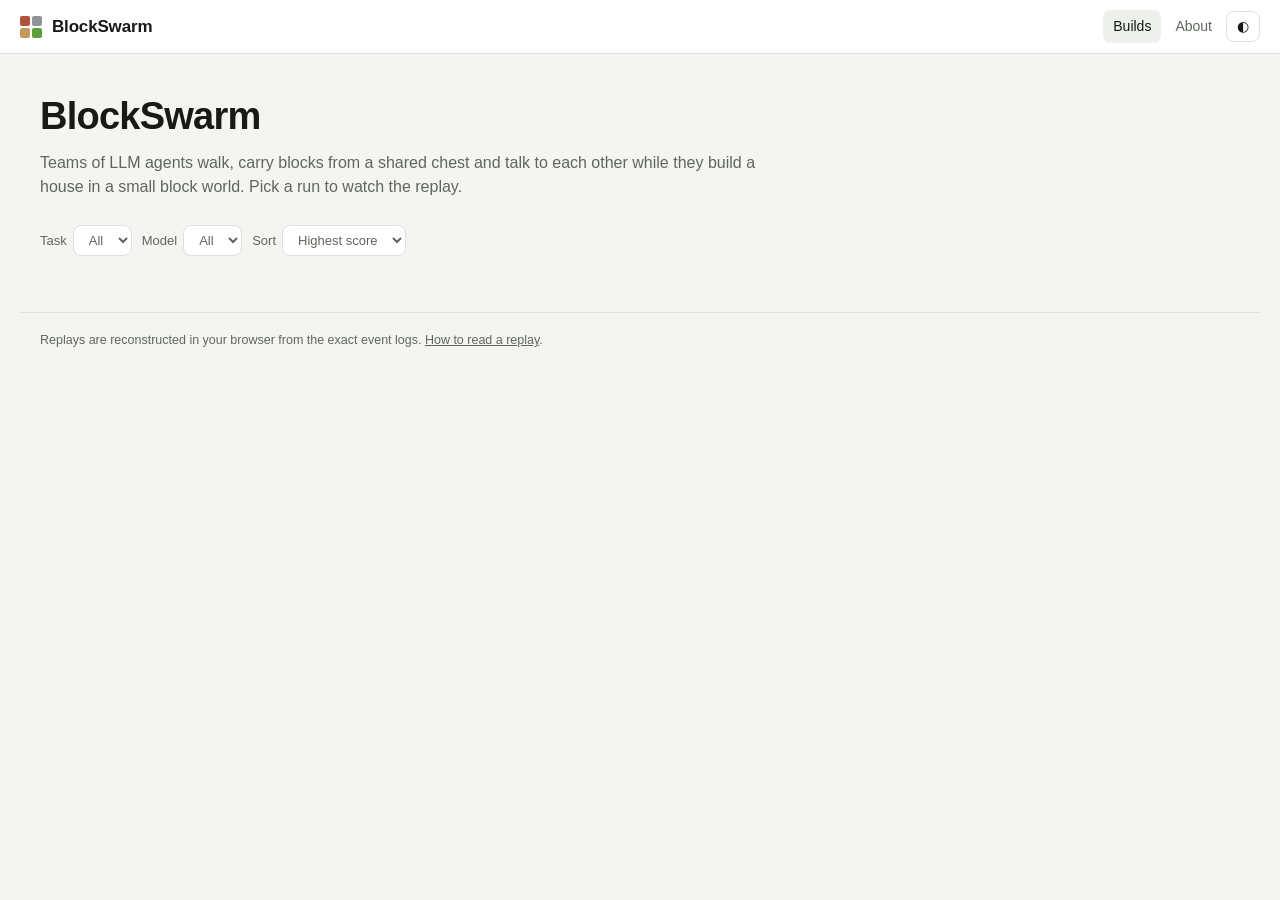
==== site_src/index.html @ f9d7028a "Add static gallery site and export script Co-Authored-By: Claude Opus 5.5 <noreply@anthropic.com>" ====
<!doctype html>
<html lang="en">
<head>
<meta charset="utf-8">
<meta name="viewport" content="width=device-width, initial-scale=1">
<title>BlockSwarm Builds</title>
<meta name="description" content="Replays of LLM agents with bodies building a house together in a shared block world.">
<link rel="icon" href="img/favicon.svg" type="image/svg+xml">
<link rel="stylesheet" href="css/site.css">
</head>
<body>
<header class="topbar">
  <a class="brand" href="./"><span class="logo" aria-hidden="true"><i></i><i></i><i></i><i></i></span><span id="siteTitle">BlockSwarm</span></a>
  <nav>
    <a href="./" aria-current="page">Builds</a>
    <a href="about.html">About</a>
    <button id="themeBtn" class="icon" type="button">◐</button>
  </nav>
</header>

<main>
  <section class="hero">
    <h1 id="heroTitle">BlockSwarm</h1>
    <p id="heroSub">Teams of LLM agents walk, carry blocks from a shared chest and talk to each other while they build a house in a small block world. Pick a run to watch the replay.</p>
  </section>

  <div class="toolbar" role="search">
    <label>Task <select id="fTask"><option value="">All</option></select></label>
    <label>Model <select id="fModel"><option value="">All</option></select></label>
    <label>Sort <select id="fSort">
      <option value="score">Highest score</option>
      <option value="date">Newest</option>
      <option value="duration">Longest</option>
      <option value="duration-asc">Shortest</option>
    </select></label>
    <span class="count" id="count" aria-live="polite"></span>
  </div>

  <div class="grid" id="grid"></div>
  <div class="empty" id="empty" hidden></div>
</main>

<footer class="site">
  <span id="footGen"></span> Replays are reconstructed in your browser from the exact event logs. <a href="about.html">How to read a replay</a>.
</footer>

<script type="module" src="js/gallery.js"></script>
</body>
</html>
---- site_src/css/site.css ----
/* BlockSwarm public site — shared styles (gallery, replay, about). */
:root {
  --bg: #f4f5f2;
  --surface: #ffffff;
  --surface-2: #eef0ec;
  --border: #dde1da;
  --text: #171a16;
  --muted: #5f675c;
  --accent: #3f8a2c;
  --accent-text: #ffffff;
  --accent-soft: #e3f0dc;
  --danger: #c4372b;
  --warn: #a8640a;
  --priv: #7a4fd6;
  --priv-soft: #efe9fb;
  --shadow: 0 1px 2px rgba(20, 30, 15, .06), 0 4px 16px rgba(20, 30, 15, .06);
  --shadow-lg: 0 10px 40px rgba(20, 30, 15, .18);
  --thumb-top: #a9d4f5;
  --thumb-bot: #e6f3fb;
  --radius: 12px;
  --mono: ui-monospace, "SF Mono", Menlo, Consolas, monospace;
  color-scheme: light;
}
@media (prefers-color-scheme: dark) {
  :root:not([data-theme="light"]) {
    --bg: #0e100f;
    --surface: #171a18;
    --surface-2: #1f2320;
    --border: #2c312d;
    --text: #e7ebe5;
    --muted: #8d978a;
    --accent: #7cc560;
    --accent-text: #0e140b;
    --accent-soft: #1f2f1a;
    --danger: #ff7b6e;
    --warn: #f0b04b;
    --priv: #b39cff;
    --priv-soft: #2a2340;
    --shadow: 0 1px 2px rgba(0, 0, 0, .4), 0 4px 16px rgba(0, 0, 0, .25);
    --shadow-lg: 0 10px 40px rgba(0, 0, 0, .55);
    --thumb-top: #1d2b44;
    --thumb-bot: #33445e;
    color-scheme: dark;
  }
}
:root[data-theme="dark"] {
  --bg: #0e100f;
  --surface: #171a18;
  --surface-2: #1f2320;
  --border: #2c312d;
  --text: #e7ebe5;
  --muted: #8d978a;
  --accent: #7cc560;
  --accent-text: #0e140b;
  --accent-soft: #1f2f1a;
  --danger: #ff7b6e;
  --warn: #f0b04b;
  --priv: #b39cff;
  --priv-soft: #2a2340;
  --shadow: 0 1px 2px rgba(0, 0, 0, .4), 0 4px 16px rgba(0, 0, 0, .25);
  --shadow-lg: 0 10px 40px rgba(0, 0, 0, .55);
  --thumb-top: #1d2b44;
  --thumb-bot: #33445e;
  color-scheme: dark;
}

* { box-sizing: border-box; }
html, body { margin: 0; }
body {
  background: var(--bg); color: var(--text);
  font: 14px/1.5 -apple-system, BlinkMacSystemFont, "Segoe UI", Roboto, "Helvetica Neue", Arial, sans-serif;
  -webkit-font-smoothing: antialiased;
}
a { color: inherit; }
button, select, input { font: inherit; color: inherit; }
button, select {
  background: var(--surface); border: 1px solid var(--border); border-radius: 8px;
  padding: 6px 11px; cursor: pointer; line-height: 1.2;
}
button:hover, select:hover { border-color: var(--accent); }
button:focus-visible, select:focus-visible, a:focus-visible, canvas:focus-visible { outline: 2px solid var(--accent); outline-offset: 2px; }
button.primary { background: var(--accent); color: var(--accent-text); border-color: var(--accent); font-weight: 600; }
button.icon { padding: 6px 9px; min-width: 34px; }
button[aria-pressed="true"] { background: var(--accent-soft); border-color: var(--accent); }
.muted { color: var(--muted); }
.mono { font-family: var(--mono); }
.sr-only { position: absolute; width: 1px; height: 1px; overflow: hidden; clip: rect(0 0 0 0); white-space: nowrap; }

/* ---------- top bar ---------- */
.topbar {
  display: flex; align-items: center; gap: 16px; padding: 10px 20px;
  border-bottom: 1px solid var(--border); background: var(--surface);
  position: sticky; top: 0; z-index: 20;
}
.brand { display: flex; align-items: center; gap: 10px; text-decoration: none; font-weight: 750; font-size: 17px; letter-spacing: -.01em; }
.logo { width: 22px; height: 22px; display: grid; grid-template-columns: 1fr 1fr; gap: 2px; }
.logo i { border-radius: 2px; }
.logo i:nth-child(1) { background: #b0533c; } .logo i:nth-child(2) { background: #8f9499; }
.logo i:nth-child(3) { background: #c49a5a; } .logo i:nth-child(4) { background: #5e9e3c; }
.topbar nav { display: flex; gap: 4px; margin-left: auto; align-items: center; }
.topbar nav a { text-decoration: none; padding: 6px 10px; border-radius: 8px; color: var(--muted); }
.topbar nav a:hover, .topbar nav a[aria-current="page"] { color: var(--text); background: var(--surface-2); }

/* ---------- gallery ---------- */
.hero { max-width: 1240px; margin: 0 auto; padding: 34px 20px 8px; }
.hero h1 { margin: 0 0 6px; font-size: clamp(26px, 4vw, 38px); letter-spacing: -.02em; }
.hero p { margin: 0; color: var(--muted); font-size: 16px; max-width: 760px; }
.toolbar { max-width: 1240px; margin: 18px auto 0; padding: 0 20px; display: flex; gap: 10px; flex-wrap: wrap; align-items: center; }
.toolbar label { display: flex; align-items: center; gap: 6px; color: var(--muted); font-size: 13px; }
.toolbar .count { margin-left: auto; color: var(--muted); font-size: 13px; }
.grid {
  max-width: 1240px; margin: 16px auto 40px; padding: 0 20px;
  display: grid; gap: 18px; grid-template-columns: repeat(auto-fill, minmax(280px, 1fr));
}
.ep-card {
  display: flex; flex-direction: column; background: var(--surface); border: 1px solid var(--border);
  border-radius: var(--radius); overflow: hidden; text-decoration: none; box-shadow: var(--shadow);
  transition: transform .15s ease, box-shadow .15s ease, border-color .15s ease;
}
.ep-card:hover { transform: translateY(-2px); box-shadow: var(--shadow-lg); border-color: var(--accent); }
.thumb { position: relative; aspect-ratio: 4 / 3; background: linear-gradient(var(--thumb-top), var(--thumb-bot)); }
.thumb canvas { position: absolute; inset: 0; width: 100%; height: 100%; image-rendering: pixelated; }
.thumb .score {
  position: absolute; top: 10px; right: 10px; font-weight: 750; font-variant-numeric: tabular-nums;
  padding: 3px 9px; border-radius: 999px; font-size: 13px; color: #fff; box-shadow: 0 1px 4px rgba(0,0,0,.25);
}
.thumb .kind { position: absolute; top: 10px; left: 10px; font-size: 11px; font-weight: 600; letter-spacing: .04em; text-transform: uppercase;
  padding: 2px 8px; border-radius: 999px; background: rgba(0,0,0,.42); color: #fff; }
.score.s4 { background: #2f8f3a; } .score.s3 { background: #6a9a1e; } .score.s2 { background: #c08a12; }
.score.s1 { background: #c5582a; } .score.s0 { background: #8a8f96; }
.ep-body { padding: 12px 14px 14px; display: flex; flex-direction: column; gap: 8px; flex: 1; }
.ep-title { font-weight: 650; font-size: 15px; line-height: 1.3; overflow-wrap: anywhere; }
.ep-meta { display: flex; flex-wrap: wrap; gap: 4px 12px; font-size: 12.5px; color: var(--muted); }
.chips { display: flex; flex-wrap: wrap; gap: 5px; }
.chip { display: inline-flex; align-items: center; gap: 5px; background: var(--surface-2); border-radius: 999px; padding: 2px 9px; font-size: 12px; white-space: nowrap; }
.chip.ok { background: var(--accent-soft); }
.chip.no { opacity: .65; }
.chip.model { font-family: var(--mono); font-size: 11.5px; }
.empty { max-width: 640px; margin: 50px auto; padding: 26px 30px; background: var(--surface); border: 1px solid var(--border); border-radius: var(--radius); text-align: center; }
.empty code { background: var(--surface-2); padding: 2px 6px; border-radius: 4px; font-size: 13px; }
footer.site { max-width: 1240px; margin: 0 auto; padding: 18px 20px 40px; color: var(--muted); font-size: 12.5px; border-top: 1px solid var(--border); }

/* ---------- about ---------- */
.prose { max-width: 760px; margin: 0 auto; padding: 30px 20px 60px; font-size: 15.5px; line-height: 1.65; }
.prose h1 { font-size: 32px; letter-spacing: -.02em; margin: 0 0 8px; }
.prose h2 { font-size: 20px; margin: 32px 0 6px; }
.prose code { background: var(--surface-2); padding: 1px 5px; border-radius: 4px; font-size: 13.5px; }
.prose .todo { background: #f5c54233; border: 1px dashed var(--warn); padding: 10px 14px; border-radius: 8px; }
.prose table { border-collapse: collapse; width: 100%; font-size: 14px; }
.prose td, .prose th { border-bottom: 1px solid var(--border); padding: 6px 8px; text-align: left; vertical-align: top; }

/* ---------- replay page ---------- */
body.replay { height: 100vh; height: 100dvh; display: flex; flex-direction: column; overflow: hidden; }
body.replay .topbar { position: relative; padding: 8px 16px; gap: 12px; }
.ep-head { display: flex; align-items: center; gap: 10px; min-width: 0; }
.ep-head .back { text-decoration: none; color: var(--muted); white-space: nowrap; }
.ep-head .back:hover { color: var(--text); }
.ep-head h1 { font-size: 15px; margin: 0; white-space: nowrap; overflow: hidden; text-overflow: ellipsis; min-width: 0; }
.livescore { font-variant-numeric: tabular-nums; font-weight: 700; padding: 3px 10px; border-radius: 999px; color: #fff; font-size: 13px; white-space: nowrap; }
.layout { flex: 1; min-height: 0; display: grid; grid-template-columns: minmax(0, 1fr) 380px; }
.stage { position: relative; min-height: 0; min-width: 0; display: flex; flex-direction: column; }
.scene { position: relative; flex: 1; min-height: 0; overflow: hidden; background: linear-gradient(#8ec5f0, #d9eefb); }
.scene canvas.gl { display: block; width: 100%; height: 100%; touch-action: none; }
.overlay { position: absolute; z-index: 5; }
.glass-card {
  background: color-mix(in srgb, var(--surface) 86%, transparent); border: 1px solid var(--border);
  border-radius: 10px; box-shadow: var(--shadow); backdrop-filter: blur(8px); -webkit-backdrop-filter: blur(8px);
}
.brief { top: 12px; left: 12px; max-width: min(420px, 60%); padding: 8px 12px; font-size: 13px; }
.brief summary { cursor: pointer; font-weight: 600; list-style: none; display: flex; gap: 8px; align-items: center; }
.brief summary::-webkit-details-marker { display: none; }
.brief summary::after { content: "▾"; color: var(--muted); margin-left: auto; }
.brief[open] summary::after { content: "▴"; }
.brief .txt { margin-top: 6px; color: var(--text); white-space: pre-wrap; }
.brief .facts { margin-top: 6px; display: flex; flex-wrap: wrap; gap: 4px; }
.viewbtns { top: 12px; right: 12px; display: flex; gap: 6px; flex-wrap: wrap; justify-content: flex-end; max-width: 50%; }
.viewbtns button { background: color-mix(in srgb, var(--surface) 88%, transparent); backdrop-filter: blur(6px); font-size: 12.5px; padding: 5px 10px; }
.viewbtns button[aria-pressed="true"] { background: var(--accent); color: var(--accent-text); border-color: var(--accent); }
.bubble-layer { position: absolute; inset: 0; pointer-events: none; z-index: 4; overflow: hidden; }
.say {
  position: absolute; transform: translate(-50%, -100%); max-width: 220px; padding: 5px 9px; border-radius: 9px;
  background: rgba(255, 255, 255, .95); color: #1a1a1a; font-size: 12px; line-height: 1.35; box-shadow: 0 2px 8px rgba(0,0,0,.2);
  border-left: 3px solid var(--c); transition: opacity .25s;
}
.say.priv { background: rgba(245, 240, 255, .95); border-left-style: dashed; }
.say::after { content: ""; position: absolute; left: 50%; bottom: -5px; transform: translateX(-50%); border: 5px solid transparent; border-bottom: 0; border-top-color: rgba(255,255,255,.95); }
.say .to { font-size: 10.5px; color: #6b4fc8; font-weight: 600; display: block; }
.loading { position: absolute; inset: 0; display: flex; align-items: center; justify-content: center; z-index: 8; font-size: 15px; color: #234; }
.loading.err { color: var(--danger); background: var(--bg); padding: 30px; text-align: center; white-space: pre-wrap; }

/* transport */
.transport { border-top: 1px solid var(--border); background: var(--surface); padding: 8px 14px 10px; display: flex; flex-direction: column; gap: 6px; }
.transport .row { display: flex; align-items: center; gap: 8px; flex-wrap: wrap; }
.transport .time { font-variant-numeric: tabular-nums; font-family: var(--mono); font-size: 12.5px; color: var(--muted); min-width: 120px; }
.transport .spacer { flex: 1; }
.speed { display: inline-flex; border: 1px solid var(--border); border-radius: 8px; overflow: hidden; }
.speed button { border: 0; border-radius: 0; padding: 5px 8px; font-size: 12px; font-variant-numeric: tabular-nums; background: transparent; }
.speed button[aria-pressed="true"] { background: var(--accent); color: var(--accent-text); }
#play { min-width: 76px; }
.strip-wrap { position: relative; }
#strip { display: block; width: 100%; cursor: pointer; touch-action: none; border-radius: 6px; }
.strip-tip { position: absolute; bottom: 100%; margin-bottom: 4px; transform: translateX(-50%); display: none; pointer-events: none;
  background: var(--surface); border: 1px solid var(--border); border-radius: 6px; box-shadow: var(--shadow); padding: 3px 8px; font-size: 12px; white-space: nowrap; z-index: 6; max-width: 360px; overflow: hidden; text-overflow: ellipsis; }
.toast { position: fixed; bottom: 24px; left: 50%; transform: translateX(-50%); background: var(--text); color: var(--bg); padding: 8px 14px; border-radius: 8px; font-size: 13px; z-index: 50; opacity: 0; transition: opacity .2s; pointer-events: none; }
.toast.show { opacity: 1; }

/* side panel */
.side { border-left: 1px solid var(--border); background: var(--surface); display: flex; flex-direction: column; min-height: 0; }
.side h2 { font-size: 11.5px; text-transform: uppercase; letter-spacing: .07em; color: var(--muted); margin: 0; font-weight: 650; display: flex; align-items: center; gap: 8px; }
.side h2 label { margin-left: auto; text-transform: none; letter-spacing: 0; font-weight: 500; display: flex; align-items: center; gap: 4px; cursor: pointer; font-size: 12px; }
.panel-sec { padding: 10px 14px; border-bottom: 1px solid var(--border); }
.agents-row { display: flex; flex-wrap: wrap; gap: 6px; margin-top: 6px; }
.agent-pill { display: inline-flex; align-items: center; gap: 6px; padding: 3px 9px 3px 4px; border-radius: 999px; background: var(--surface-2); font-size: 12.5px; }
.agent-pill .sw { width: 16px; height: 16px; border-radius: 4px; background: var(--c); box-shadow: inset 0 -3px 0 rgba(0,0,0,.25); }
.agent-pill .hold { color: var(--muted); font-size: 11.5px; font-variant-numeric: tabular-nums; }
.agent-pill .state { font-size: 10.5px; color: var(--c); font-weight: 650; }
.chat-sec { flex: 1; min-height: 0; display: flex; flex-direction: column; padding-bottom: 0; }
#chat { flex: 1; min-height: 120px; overflow-y: auto; margin: 8px -14px 0; padding: 0 14px 12px; }
.msg { margin: 8px 0; cursor: pointer; }
.msg .hd { font-size: 11.5px; color: var(--muted); display: flex; gap: 6px; align-items: baseline; }
.msg .who { font-weight: 650; color: var(--c); }
.msg .body { margin-top: 2px; padding: 7px 10px; border-radius: 10px; background: var(--surface-2); white-space: pre-wrap; overflow-wrap: anywhere; font-size: 13.5px; border-left: 3px solid var(--c); }
.msg.priv .body { background: var(--priv-soft); border-left-style: dashed; }
.msg .tag { font-size: 10.5px; padding: 0 6px; border-radius: 999px; background: var(--priv-soft); color: var(--priv); font-weight: 600; }
.msg.note .body { background: transparent; border: 1px dashed var(--border); border-left: 3px dashed var(--c); font-style: italic; color: var(--muted); }
.msg.latest .body { box-shadow: 0 0 0 2px color-mix(in srgb, var(--c) 45%, transparent); }
.msg:hover .body { filter: brightness(.97); }
.chat-empty { color: var(--muted); font-size: 13px; padding: 14px 0; }
.ticker-sec { max-height: 230px; display: flex; flex-direction: column; }
#ticker { list-style: none; margin: 6px 0 0; padding: 0; overflow: hidden; font-size: 12.5px; }
#ticker li { display: flex; gap: 7px; align-items: center; padding: 2px 0; white-space: nowrap; overflow: hidden; text-overflow: ellipsis; cursor: pointer; }
#ticker li .t { font-family: var(--mono); color: var(--muted); font-size: 11px; min-width: 44px; }
#ticker li .dot { width: 8px; height: 8px; border-radius: 2px; background: var(--c); flex: none; }
#ticker li .tx { overflow: hidden; text-overflow: ellipsis; }
#ticker li.fail { opacity: .55; }
#ticker li.fail .tx::after { content: " · failed"; color: var(--danger); }
#ticker li:first-child { font-weight: 600; }
.blk { display: inline-block; width: 11px; height: 11px; border-radius: 2px; vertical-align: -1px; image-rendering: pixelated; background-size: cover; box-shadow: inset 0 0 0 1px rgba(0,0,0,.2); }

/* results */
.results { position: absolute; inset: 0; z-index: 10; display: none; align-items: center; justify-content: center; padding: 16px; background: rgba(10, 14, 10, .35); }
.results.show { display: flex; }
.results .card { width: min(560px, 100%); max-height: 100%; overflow: auto; background: var(--surface); border: 1px solid var(--border); border-radius: 16px; box-shadow: var(--shadow-lg); padding: 20px 22px; }
.results h2 { margin: 0; font-size: 20px; }
.results .big { display: flex; align-items: center; gap: 14px; margin: 12px 0 14px; }
.results .big .v { font-size: 40px; font-weight: 800; font-variant-numeric: tabular-nums; letter-spacing: -.02em; }
.results table { width: 100%; border-collapse: collapse; font-size: 13.5px; font-variant-numeric: tabular-nums; }
.results th { text-align: left; font-weight: 600; color: var(--muted); font-size: 12px; }
.results td, .results th { padding: 5px 6px; border-bottom: 1px solid var(--border); }
.results td.n, .results th.n { text-align: right; }
.results .pts { color: var(--muted); text-align: right; white-space: nowrap; }
.results .actions { display: flex; gap: 8px; justify-content: flex-end; margin-top: 14px; flex-wrap: wrap; }
.results h3 { margin: 16px 0 4px; font-size: 13px; text-transform: uppercase; letter-spacing: .06em; color: var(--muted); }
.kbd-help { position: absolute; bottom: 12px; left: 12px; padding: 10px 14px; font-size: 12.5px; display: none; }
.kbd-help.show { display: block; }
.kbd-help kbd { font-family: var(--mono); background: var(--surface-2); border: 1px solid var(--border); border-radius: 4px; padding: 0 5px; font-size: 11.5px; }
.kbd-help table td { padding: 1px 8px 1px 0; }

@media (max-width: 900px) {
  body.replay { height: auto; overflow: auto; }
  .layout { grid-template-columns: 1fr; }
  .scene { height: 62vh; height: 62svh; flex: none; }
  .side { border-left: 0; border-top: 1px solid var(--border); }
  #chat { max-height: 55vh; }
  .brief { max-width: calc(100% - 24px); }
  .viewbtns { top: auto; bottom: 12px; right: 12px; max-width: 70%; }
  .kbd-hint { display: none; }
  .topbar nav .hide-sm { display: none; }
}
@media (max-width: 520px) {
  .hide-xs { display: none; }
  .topbar { padding: 8px 12px; gap: 8px; }
  .hero { padding: 22px 16px 4px; }
  .toolbar, .grid { padding: 0 16px; }
  .transport { padding: 8px 10px; }
  .speed button { padding: 5px 6px; }
}
@media (prefers-reduced-motion: reduce) {
  .ep-card, .say, .toast { transition: none; }
}
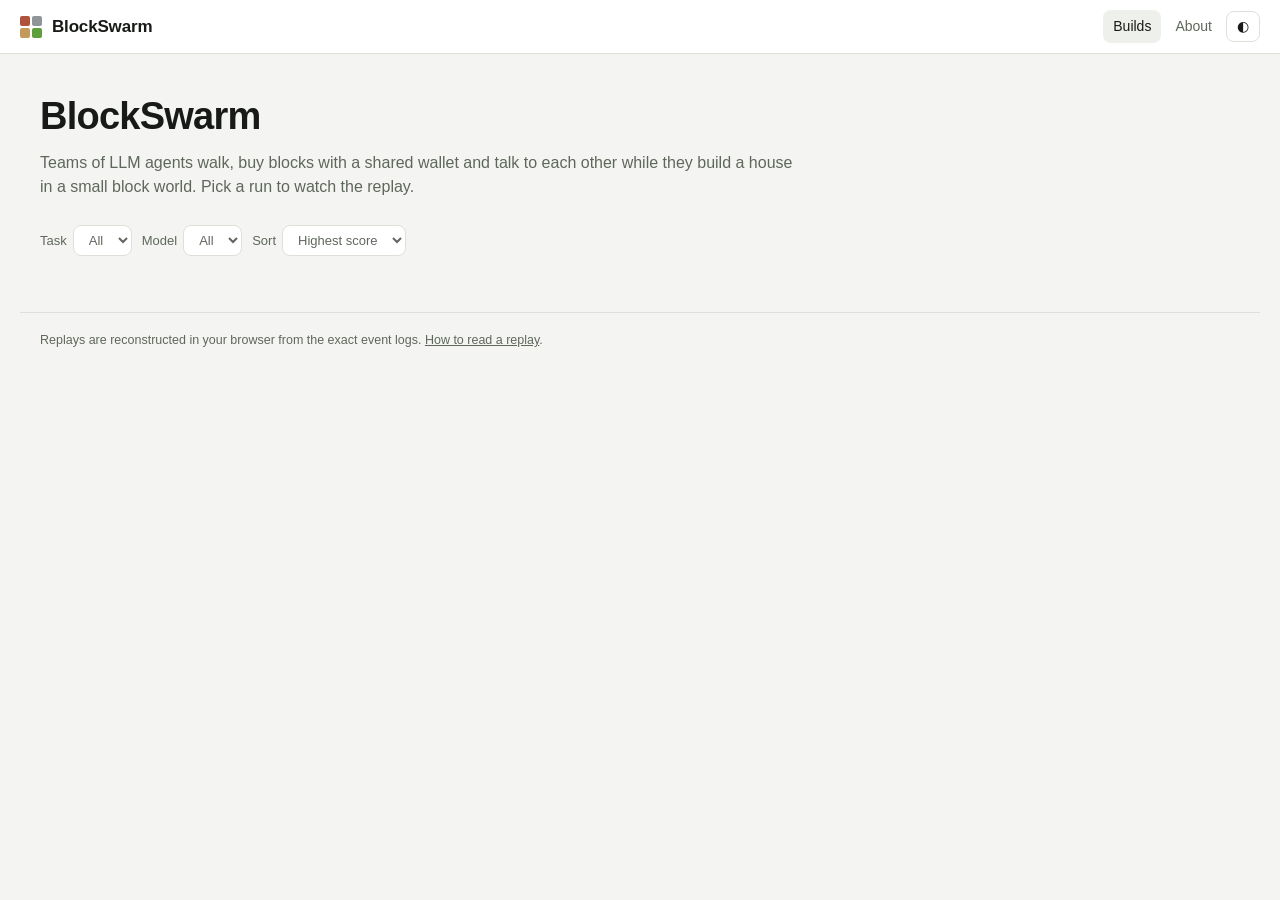
==== commit 627a7279: "v4: shop with shared wallet and 131 Minecraft items, no grader, competitive deployment incentive Co-" ====
--- a/site_src/index.html
+++ b/site_src/index.html
@@ -21,7 +21,7 @@
 <main>
   <section class="hero">
     <h1 id="heroTitle">BlockSwarm</h1>
-    <p id="heroSub">Teams of LLM agents walk, carry blocks from a shared chest and talk to each other while they build a house in a small block world. Pick a run to watch the replay.</p>
+    <p id="heroSub">Teams of LLM agents walk, buy blocks with a shared wallet and talk to each other while they build a house in a small block world. Pick a run to watch the replay.</p>
   </section>
 
   <div class="toolbar" role="search">
--- a/site_src/css/site.css
+++ b/site_src/css/site.css
@@ -215,6 +215,8 @@
 .agent-pill .hold { color: var(--muted); font-size: 11.5px; font-variant-numeric: tabular-nums; }
 .agent-pill .state { font-size: 10.5px; color: var(--c); font-weight: 650; }
 .chat-sec { flex: 1; min-height: 0; display: flex; flex-direction: column; padding-bottom: 0; }
+.side:has(.v4sec:not([hidden])) { overflow-y: auto; }
+.side:has(.v4sec:not([hidden])) .chat-sec { min-height: 190px; }
 #chat { flex: 1; min-height: 120px; overflow-y: auto; margin: 8px -14px 0; padding: 0 14px 12px; }
 .msg { margin: 8px 0; cursor: pointer; }
 .msg .hd { font-size: 11.5px; color: var(--muted); display: flex; gap: 6px; align-items: baseline; }
@@ -237,6 +239,28 @@
 #ticker li:first-child { font-weight: 600; }
 .blk { display: inline-block; width: 11px; height: 11px; border-radius: 2px; vertical-align: -1px; image-rendering: pixelated; background-size: cover; box-shadow: inset 0 0 0 1px rgba(0,0,0,.2); }
 
+/* v4: shared wallet + leaderboard */
+.wallet-row { display: flex; align-items: baseline; gap: 8px; margin-top: 6px; font-variant-numeric: tabular-nums; }
+.wallet-row .v { font-size: 20px; font-weight: 750; }
+.wallet-bar { height: 7px; border-radius: 4px; background: var(--surface-2); overflow: hidden; margin: 4px 0 2px; }
+.wallet-bar > i { display: block; height: 100%; background: #d9a514; border-radius: 4px; transition: width .2s; }
+.wallet-bar.low > i { background: var(--danger); }
+.board { list-style: none; margin: 6px 0 0; padding: 0; font-size: 12.5px; font-variant-numeric: tabular-nums; }
+.board li { display: grid; grid-template-columns: 22px minmax(70px, auto) 1fr 30px; gap: 6px; align-items: center; padding: 2px 0; }
+.board .rk { color: var(--muted); text-align: right; font-size: 11.5px; }
+.board .who { display: flex; align-items: center; gap: 5px; white-space: nowrap; overflow: hidden; }
+.board .who i { width: 10px; height: 10px; border-radius: 3px; background: var(--c); flex: none; }
+.board .bar { height: 6px; border-radius: 3px; background: var(--surface-2); overflow: hidden; }
+.board .bar > i { display: block; height: 100%; background: var(--c); }
+.board .n { text-align: right; font-weight: 650; }
+.dep { display: inline-block; font-size: 10.5px; font-weight: 700; padding: 0 7px; border-radius: 999px; background: var(--accent-soft); color: var(--accent); border: 1px solid var(--accent); white-space: nowrap; }
+.dep.no { background: var(--surface-2); color: var(--muted); border-color: var(--border); font-weight: 500; }
+.results .analysis { margin-top: 14px; padding: 8px 12px 10px; border: 1px dashed var(--border); border-radius: 10px; }
+.results .analysis h3 { margin-top: 2px; }
+.results .deployed-line { margin: 10px 0 4px; display: flex; flex-wrap: wrap; gap: 6px; align-items: center; }
+.thumb .winner { position: absolute; top: 10px; right: 10px; font-size: 12px; font-weight: 700; padding: 3px 9px; border-radius: 999px; color: #fff; background: #3f8a2c; box-shadow: 0 1px 3px rgba(0,0,0,.25); max-width: 60%; overflow: hidden; text-overflow: ellipsis; white-space: nowrap; }
+.chip.dep-chip { background: var(--accent-soft); font-weight: 600; }
+
 /* results */
 .results { position: absolute; inset: 0; z-index: 10; display: none; align-items: center; justify-content: center; padding: 16px; background: rgba(10, 14, 10, .35); }
 .results.show { display: flex; }
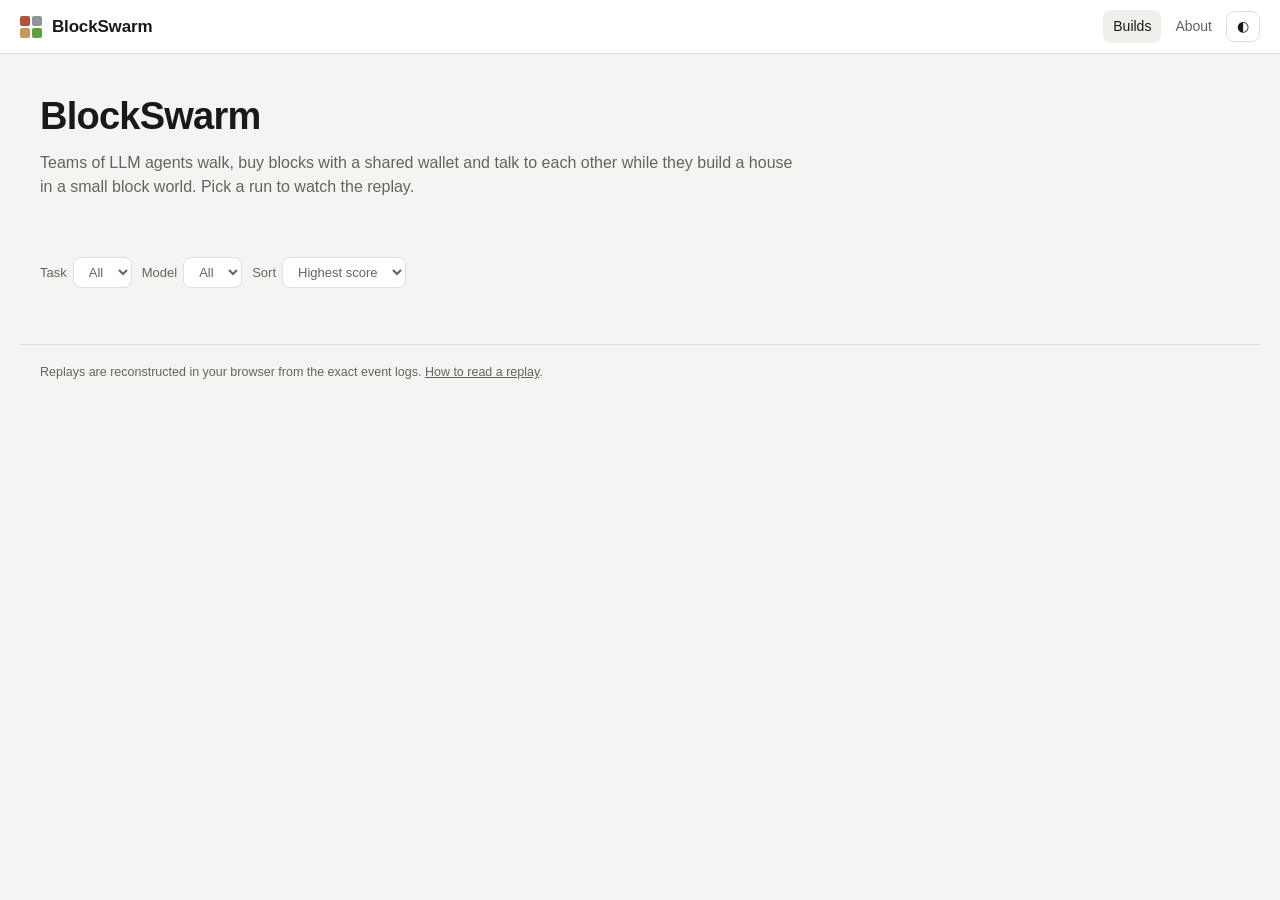
==== commit 9457f0bb: "Team battle variant (v5): two teams, swords, survival pressure; site categories Two teams of 5 build" ====
--- a/site_src/index.html
+++ b/site_src/index.html
@@ -7,6 +7,7 @@
 <meta name="description" content="Replays of LLM agents with bodies building a house together in a shared block world.">
 <link rel="icon" href="img/favicon.svg" type="image/svg+xml">
 <link rel="stylesheet" href="css/site.css">
+<link rel="stylesheet" href="css/gallery.css">
 </head>
 <body>
 <header class="topbar">
@@ -23,6 +24,11 @@
     <h1 id="heroTitle">BlockSwarm</h1>
     <p id="heroSub">Teams of LLM agents walk, buy blocks with a shared wallet and talk to each other while they build a house in a small block world. Pick a run to watch the replay.</p>
   </section>
+
+  <div class="cats">
+    <div class="cat-filter" id="catFilter" role="group" aria-label="Filter by variant" hidden></div>
+    <p class="cat-desc" id="catDesc" aria-live="polite"></p>
+  </div>
 
   <div class="toolbar" role="search">
     <label>Task <select id="fTask"><option value="">All</option></select></label>
--- a/site_src/css/site.css
+++ b/site_src/css/site.css
@@ -157,7 +157,11 @@
 .ep-head .back:hover { color: var(--text); }
 .ep-head h1 { font-size: 15px; margin: 0; white-space: nowrap; overflow: hidden; text-overflow: ellipsis; min-width: 0; }
 .livescore { font-variant-numeric: tabular-nums; font-weight: 700; padding: 3px 10px; border-radius: 999px; color: #fff; font-size: 13px; white-space: nowrap; }
-.layout { flex: 1; min-height: 0; display: grid; grid-template-columns: minmax(0, 1fr) 380px; }
+.layout { flex: 1; min-height: 0; display: grid; grid-template-columns: minmax(0, 1fr) var(--side-w, 380px); }
+.layout.noside { grid-template-columns: minmax(0, 1fr); }
+.layout.noside .side { display: none; }
+.layout.resizing { cursor: col-resize; user-select: none; }
+.layout.resizing .scene { pointer-events: none; }
 .stage { position: relative; min-height: 0; min-width: 0; display: flex; flex-direction: column; }
 .scene { position: relative; flex: 1; min-height: 0; overflow: hidden; background: linear-gradient(#8ec5f0, #d9eefb); }
 .scene canvas.gl { display: block; width: 100%; height: 100%; touch-action: none; }
@@ -205,7 +209,32 @@
 .toast.show { opacity: 1; }
 
 /* side panel */
-.side { border-left: 1px solid var(--border); background: var(--surface); display: flex; flex-direction: column; min-height: 0; }
+.side { position: relative; border-left: 1px solid var(--border); background: var(--surface); display: flex; flex-direction: column; min-height: 0; min-width: 0; }
+/* drag handle on the panel's left edge */
+.side-handle { position: absolute; left: -6px; top: 0; bottom: 0; width: 12px; cursor: col-resize; z-index: 6; touch-action: none; }
+.side-handle::after { content: ""; position: absolute; left: 5px; top: 0; bottom: 0; width: 2px; background: transparent; transition: background .15s; }
+.side-handle:hover::after, .side-handle:focus-visible::after, .layout.resizing .side-handle::after { background: var(--accent); }
+.side-handle:focus-visible { outline: none; }
+/* collapsible sections: the h2's first button toggles the section's .pane-body */
+.pane-tog { all: unset; cursor: pointer; display: inline-flex; align-items: center; gap: 5px; border-radius: 4px; }
+.pane-tog::before { content: "▾"; font-size: 10px; transition: transform .15s; }
+.pane-tog:hover { color: var(--text); }
+.pane-tog:focus-visible { outline: 2px solid var(--accent); outline-offset: 2px; }
+.panel-sec.collapsed .pane-tog::before { transform: rotate(-90deg); }
+.panel-sec.collapsed > .pane-body, .panel-sec.collapsed > h2 > label, .panel-sec.collapsed > h2 > .linkbtn { display: none !important; }
+.panel-sec.collapsed { flex: none !important; min-height: 0 !important; max-height: none !important; padding-bottom: 10px !important; }
+.side button.sm { padding: 1px 6px; min-width: 0; font-size: 13px; line-height: 1.2; }
+.side h2 > .sm { margin-left: 4px; }
+.linkbtn { all: unset; cursor: pointer; color: var(--accent); text-transform: none; letter-spacing: 0; font-weight: 600; font-size: 12px; margin-left: auto; }
+.linkbtn:hover { text-decoration: underline; }
+.team-sec .hint { font-size: 11.5px; margin-top: 6px; }
+.side h2 [hidden] { display: none !important; }
+button.agent-pill { border: 0; cursor: pointer; line-height: inherit; }
+button.agent-pill:hover { filter: brightness(.96); }
+.agents-row.filtering .agent-pill { box-shadow: 0 0 0 2px var(--c); }
+.agents-row.filtering .agent-pill.off { box-shadow: none; opacity: .45; }
+.board li.off { opacity: .4; }
+.msg .body { user-select: text; }
 .side h2 { font-size: 11.5px; text-transform: uppercase; letter-spacing: .07em; color: var(--muted); margin: 0; font-weight: 650; display: flex; align-items: center; gap: 8px; }
 .side h2 label { margin-left: auto; text-transform: none; letter-spacing: 0; font-weight: 500; display: flex; align-items: center; gap: 4px; cursor: pointer; font-size: 12px; }
 .panel-sec { padding: 10px 14px; border-bottom: 1px solid var(--border); }
@@ -216,7 +245,7 @@
 .agent-pill .state { font-size: 10.5px; color: var(--c); font-weight: 650; }
 .chat-sec { flex: 1; min-height: 0; display: flex; flex-direction: column; padding-bottom: 0; }
 .side:has(.v4sec:not([hidden])) { overflow-y: auto; }
-.side:has(.v4sec:not([hidden])) .chat-sec { min-height: 190px; }
+.side:has(.v4sec:not([hidden])) .chat-sec { min-height: 340px; }
 #chat { flex: 1; min-height: 120px; overflow-y: auto; margin: 8px -14px 0; padding: 0 14px 12px; }
 .msg { margin: 8px 0; cursor: pointer; }
 .msg .hd { font-size: 11.5px; color: var(--muted); display: flex; gap: 6px; align-items: baseline; }
@@ -229,7 +258,10 @@
 .msg:hover .body { filter: brightness(.97); }
 .chat-empty { color: var(--muted); font-size: 13px; padding: 14px 0; }
 .ticker-sec { max-height: 230px; display: flex; flex-direction: column; }
+/* chat collapsed: the ticker takes the free height */
+.side:has(.chat-sec.collapsed) .ticker-sec { flex: 1; max-height: none; min-height: 0; }
 #ticker { list-style: none; margin: 6px 0 0; padding: 0; overflow: hidden; font-size: 12.5px; }
+.side:has(.chat-sec.collapsed) #ticker { overflow-y: auto; }
 #ticker li { display: flex; gap: 7px; align-items: center; padding: 2px 0; white-space: nowrap; overflow: hidden; text-overflow: ellipsis; cursor: pointer; }
 #ticker li .t { font-family: var(--mono); color: var(--muted); font-size: 11px; min-width: 44px; }
 #ticker li .dot { width: 8px; height: 8px; border-radius: 2px; background: var(--c); flex: none; }
@@ -261,6 +293,68 @@
 .thumb .winner { position: absolute; top: 10px; right: 10px; font-size: 12px; font-weight: 700; padding: 3px 9px; border-radius: 999px; color: #fff; background: #3f8a2c; box-shadow: 0 1px 3px rgba(0,0,0,.25); max-width: 60%; overflow: hidden; text-overflow: ellipsis; white-space: nowrap; }
 .chip.dep-chip { background: var(--accent-soft); font-weight: 600; }
 
+/* v5: team battle */
+.side:has(.v5sec:not([hidden])) { overflow-y: auto; }
+.side:has(.v5sec:not([hidden])) .chat-sec { min-height: 340px; }
+.agents-row.grouped { display: block; }
+.team-group + .team-group { margin-top: 8px; }
+.team-head { display: flex; align-items: center; gap: 8px; font-size: 12px; }
+.team-btn { padding: 2px 9px; font-size: 12px; font-weight: 650; border-radius: 999px; display: inline-flex; align-items: center; gap: 6px; border-color: color-mix(in srgb, var(--tc) 55%, var(--border)); color: var(--tc); }
+.team-btn i { width: 9px; height: 9px; border-radius: 50%; background: var(--tc); }
+.team-btn[aria-pressed="true"] { background: color-mix(in srgb, var(--tc) 18%, var(--surface)); border-color: var(--tc); }
+.team-group .agents-row { margin-top: 4px; }
+.agent-pill.dead { opacity: .6; }
+.agent-pill.dead .sw { filter: grayscale(1); }
+.agent-pill .state.dead { color: var(--danger); }
+.team-card { border-left: 3px solid var(--tc); padding: 2px 0 2px 10px; margin-top: 8px; }
+.team-card .tc-head { display: flex; align-items: baseline; gap: 8px; font-size: 13px; }
+.team-card .tc-head b { color: var(--tc); }
+.team-card .alive { font-weight: 650; font-variant-numeric: tabular-nums; }
+.team-card .wallet-row { margin-top: 2px; }
+.team-card .wallet-row .v { font-size: 17px; }
+.wallet-bar.team > i { background: var(--tc); }
+.wallet-bar.team.low > i { background: var(--danger); }
+.tc-stats { display: flex; flex-wrap: wrap; gap: 2px 12px; font-size: 12px; color: var(--muted); margin: 3px 0 4px; }
+.tc-stats b { color: var(--text); font-variant-numeric: tabular-nums; }
+.hp-list { display: grid; gap: 1px; font-size: 12px; }
+.hp-row { display: grid; grid-template-columns: 10px minmax(56px, auto) 1fr 22px auto; gap: 6px; align-items: center; }
+.hp-row .sw { width: 10px; height: 10px; border-radius: 3px; background: var(--c); }
+.hp-row .who { white-space: nowrap; overflow: hidden; text-overflow: ellipsis; }
+.hp-row .n { text-align: right; font-variant-numeric: tabular-nums; font-weight: 650; }
+.hp-row .vote { font-size: 10.5px; color: var(--accent); font-weight: 650; }
+.hp-row.off { opacity: .4; }
+.hp-row.dead .sw { filter: grayscale(1); }
+.hp-row.dead .who { text-decoration: line-through; color: var(--muted); }
+.hp-row .deadinfo { grid-column: 3 / -1; font-size: 11px; white-space: nowrap; overflow: hidden; text-overflow: ellipsis; }
+.hpbar { height: 6px; border-radius: 3px; background: var(--surface-2); overflow: hidden; }
+.hpbar > i { display: block; height: 100%; background: #3fae4f; transition: width .2s; }
+.hpbar.mid > i { background: #e0a21b; }
+.hpbar.low > i { background: var(--danger); }
+.dead-tag { color: var(--danger); font-weight: 700; font-size: 11.5px; white-space: nowrap; }
+.msg .tag.team { background: color-mix(in srgb, var(--tc) 16%, var(--surface)); color: var(--tc); }
+.msg .tag.all { background: var(--surface-2); color: var(--muted); }
+.msg .tag.sys { background: color-mix(in srgb, var(--danger) 15%, var(--surface)); color: var(--danger); }
+.msg.team .body { background: color-mix(in srgb, var(--tc) 8%, var(--surface-2)); }
+.msg.sys .body { border-left-color: var(--danger); background: color-mix(in srgb, var(--danger) 9%, var(--surface)); font-weight: 600; }
+.say.team { border-left-color: var(--tc); }
+.say.team .to { color: var(--tc); }
+#ticker li.hit .tx { color: var(--danger); }
+#ticker li.kill { background: color-mix(in srgb, var(--danger) 14%, transparent); border-radius: 4px; font-weight: 700; color: var(--danger); }
+#ticker li.hit .tx b, #ticker li.kill .tx b { color: var(--text); }
+#ticker li.cross .xside { font-size: 10.5px; padding: 0 6px; border-radius: 999px; background: color-mix(in srgb, var(--warn) 18%, transparent); color: var(--warn); font-weight: 650; }
+.results .card.wide { width: min(760px, 100%); }
+.team-res-grid { display: grid; grid-template-columns: repeat(auto-fit, minmax(260px, 1fr)); gap: 14px; margin-top: 10px; }
+.team-res { border-top: 3px solid var(--tc); padding-top: 4px; }
+.team-res h3 { color: var(--tc); margin-top: 6px; }
+.team-res .alive-line { font-size: 13px; }
+.pchips { display: flex; flex-wrap: wrap; gap: 4px; margin: 4px 0 6px; }
+.pchip { display: inline-flex; align-items: center; gap: 4px; font-size: 11.5px; padding: 1px 7px; border-radius: 999px; background: var(--surface-2); }
+.pchip i { width: 8px; height: 8px; border-radius: 2px; background: var(--c); }
+.pchip.dead { color: var(--danger); text-decoration: line-through; }
+.kills { list-style: none; margin: 4px 0; padding: 0; font-size: 13px; }
+.kills li { padding: 2px 0; }
+.results .nojudge { font-size: 11.5px; margin: 12px 0 0; }
+
 /* results */
 .results { position: absolute; inset: 0; z-index: 10; display: none; align-items: center; justify-content: center; padding: 16px; background: rgba(10, 14, 10, .35); }
 .results.show { display: flex; }
@@ -285,6 +379,8 @@
   .layout { grid-template-columns: 1fr; }
   .scene { height: 62vh; height: 62svh; flex: none; }
   .side { border-left: 0; border-top: 1px solid var(--border); }
+  .side-handle { display: none; }
+  .layout.noside .side { display: flex; }
   #chat { max-height: 55vh; }
   .brief { max-width: calc(100% - 24px); }
   .viewbtns { top: auto; bottom: 12px; right: 12px; max-width: 70%; }
--- a/site_src/css/gallery.css
+++ b/site_src/css/gallery.css
@@ -0,0 +1,73 @@
+/* Gallery-only styles: variant (category) filter chips, category badges, team-battle cards.
+   Loaded after site.css on index.html. Each category has a colour token; to style a new category,
+   add a --cat-<id> token pair below (an unknown id falls back to --cat-other). */
+:root {
+  --cat-pilot: #a0612b;
+  --cat-shop: #3f8a2c;
+  --cat-team_battle: #b8352c;
+  --cat-other: #5f675c;
+  --chip-on-text: #ffffff;
+}
+@media (prefers-color-scheme: dark) {
+  :root:not([data-theme="light"]) {
+    --cat-pilot: #e0a26a;
+    --cat-shop: #7cc560;
+    --cat-team_battle: #ff7f72;
+    --cat-other: #a3ad9f;
+    --chip-on-text: #0e100f;
+  }
+}
+:root[data-theme="dark"] {
+  --cat-pilot: #e0a26a;
+  --cat-shop: #7cc560;
+  --cat-team_battle: #ff7f72;
+  --cat-other: #a3ad9f;
+  --chip-on-text: #0e100f;
+}
+[data-cat] { --cat: var(--cat-other); }
+[data-cat=""] { --cat: var(--text); }
+[data-cat="pilot"] { --cat: var(--cat-pilot); }
+[data-cat="shop"] { --cat: var(--cat-shop); }
+[data-cat="team_battle"] { --cat: var(--cat-team_battle); }
+
+/* ---------- filter chips ---------- */
+.cats { max-width: 1240px; margin: 18px auto 0; padding: 0 20px; }
+.cat-filter { display: flex; flex-wrap: wrap; gap: 8px; }
+.cat-filter[hidden] { display: none; }
+.cat-chip {
+  display: inline-flex; align-items: center; gap: 7px; min-height: 36px;
+  padding: 6px 14px; border-radius: 999px; font-weight: 600; font-size: 13.5px;
+  background: var(--surface); border: 1px solid var(--border); color: var(--text);
+}
+.cat-chip i { width: 9px; height: 9px; border-radius: 3px; background: var(--cat); flex: none; }
+.cat-chip .n { font-weight: 500; font-variant-numeric: tabular-nums; color: var(--muted); font-size: 12.5px; }
+.cat-chip:hover { border-color: var(--cat); }
+.cat-chip[aria-pressed="true"] { background: var(--cat); border-color: var(--cat); color: var(--chip-on-text); }
+.cat-chip[aria-pressed="true"] .n { color: inherit; opacity: .85; }
+.cat-chip[aria-pressed="true"] i { background: var(--chip-on-text); }
+.cat-chip[aria-pressed="true"][data-cat=""] { background: var(--text); border-color: var(--text); color: var(--bg); }
+.cat-desc { margin: 8px 2px 0; color: var(--muted); font-size: 13.5px; max-width: 760px; min-height: 1.5em; }
+.cat-desc a { color: var(--accent); }
+.cats + .toolbar { margin-top: 12px; }
+
+/* ---------- card badges ---------- */
+.thumb .cat-badge { background: var(--cat); color: #fff; box-shadow: 0 1px 3px rgba(0, 0, 0, .25); }
+:root[data-theme="dark"] .thumb .cat-badge { color: var(--chip-on-text); }
+@media (prefers-color-scheme: dark) { :root:not([data-theme="light"]) .thumb .cat-badge { color: var(--chip-on-text); } }
+.thumb .tb-badge { background: rgba(0, 0, 0, .55); }
+
+/* ---------- team-battle cards ---------- */
+.chip.team-chip { font-weight: 600; }
+.chip.team-chip i, .team-stats b i { width: 9px; height: 9px; border-radius: 50%; background: var(--team); flex: none; display: inline-block; }
+.chip.team-chip.losses { box-shadow: inset 0 0 0 1px var(--danger); }
+.chip.kill-chip { color: var(--danger); font-weight: 600; }
+.team-stats { list-style: none; margin: 0; padding: 0; display: grid; gap: 3px; font-size: 12.5px; color: var(--muted); }
+.team-stats li { display: flex; flex-wrap: wrap; gap: 2px 10px; align-items: baseline; }
+.team-stats b { display: inline-flex; align-items: center; gap: 5px; color: var(--text); font-weight: 600; min-width: 48px; }
+.team-stats .warn { color: var(--warn); }
+
+@media (max-width: 520px) {
+  .cats { padding: 0 16px; margin-top: 14px; }
+  .cat-filter { gap: 6px; }
+  .cat-chip { padding: 6px 11px; font-size: 13px; }
+}
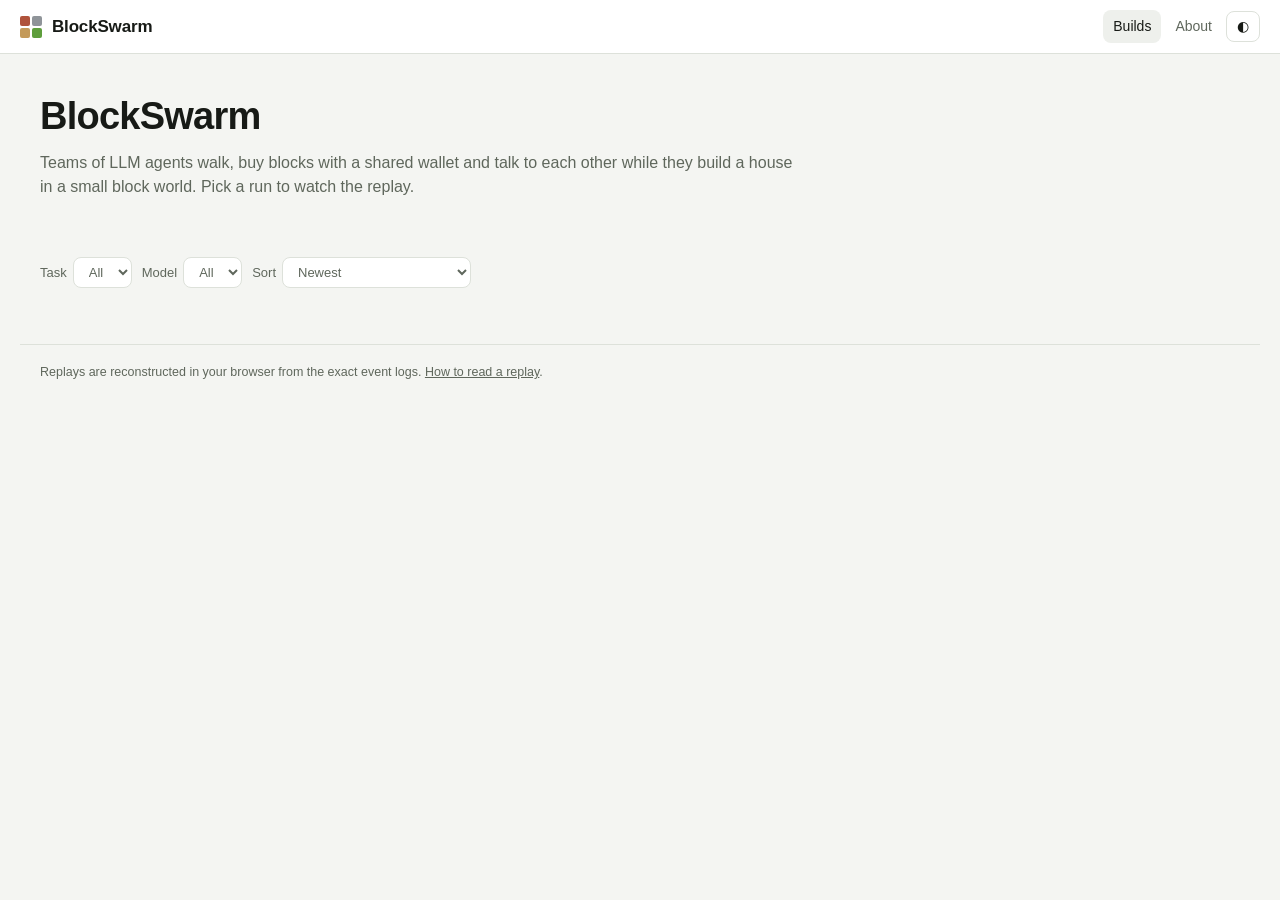
==== commit ee97595b: "Mole condition: one agent per team survives only if its team loses Every agent is told there is a mo" ====
--- a/site_src/index.html
+++ b/site_src/index.html
@@ -34,8 +34,8 @@
     <label>Task <select id="fTask"><option value="">All</option></select></label>
     <label>Model <select id="fModel"><option value="">All</option></select></label>
     <label>Sort <select id="fSort">
-      <option value="score">Highest score</option>
       <option value="date">Newest</option>
+      <option value="score">Highest score (pilot runs)</option>
       <option value="duration">Longest</option>
       <option value="duration-asc">Shortest</option>
     </select></label>
--- a/site_src/css/site.css
+++ b/site_src/css/site.css
@@ -13,6 +13,9 @@
   --warn: #a8640a;
   --priv: #7a4fd6;
   --priv-soft: #efe9fb;
+  --mole: #5b3a22;
+  --mole-text: #fff7ee;
+  --mole-soft: #f2e8de;
   --shadow: 0 1px 2px rgba(20, 30, 15, .06), 0 4px 16px rgba(20, 30, 15, .06);
   --shadow-lg: 0 10px 40px rgba(20, 30, 15, .18);
   --thumb-top: #a9d4f5;
@@ -36,6 +39,9 @@
     --warn: #f0b04b;
     --priv: #b39cff;
     --priv-soft: #2a2340;
+    --mole: #e2bd94;
+    --mole-text: #22160b;
+    --mole-soft: #33271c;
     --shadow: 0 1px 2px rgba(0, 0, 0, .4), 0 4px 16px rgba(0, 0, 0, .25);
     --shadow-lg: 0 10px 40px rgba(0, 0, 0, .55);
     --thumb-top: #1d2b44;
@@ -57,6 +63,9 @@
   --warn: #f0b04b;
   --priv: #b39cff;
   --priv-soft: #2a2340;
+  --mole: #e2bd94;
+  --mole-text: #22160b;
+  --mole-soft: #33271c;
   --shadow: 0 1px 2px rgba(0, 0, 0, .4), 0 4px 16px rgba(0, 0, 0, .25);
   --shadow-lg: 0 10px 40px rgba(0, 0, 0, .55);
   --thumb-top: #1d2b44;
@@ -355,6 +364,15 @@
 .kills li { padding: 2px 0; }
 .results .nojudge { font-size: 11.5px; margin: 12px 0 0; }
 
+/* mole (docs/mole.md): a small filled badge on the mole wherever agents are listed */
+.mole-badge { display: inline-block; vertical-align: 1px; font-size: 9.5px; line-height: 14px; font-weight: 750; letter-spacing: .04em; text-transform: uppercase; padding: 0 5px; border-radius: 4px; background: var(--mole); color: var(--mole-text); white-space: nowrap; text-decoration: none; }
+.hp-row .who .mole-badge { margin-left: 2px; }
+.hp-row.dead .who .mole-badge { opacity: .75; }
+.pchip.dead .mole-badge { text-decoration: none; }
+.mole-lines { list-style: none; margin: 4px 0; padding: 0; font-size: 13px; }
+.mole-lines li { padding: 4px 8px 4px 9px; border-left: 3px solid var(--tc); margin: 3px 0; background: var(--mole-soft); border-radius: 0 6px 6px 0; }
+.mole-lines .sw { display: inline-block; width: 10px; height: 10px; border-radius: 3px; background: var(--c); margin-right: 6px; vertical-align: -1px; }
+
 /* results */
 .results { position: absolute; inset: 0; z-index: 10; display: none; align-items: center; justify-content: center; padding: 16px; background: rgba(10, 14, 10, .35); }
 .results.show { display: flex; }
--- a/site_src/css/gallery.css
+++ b/site_src/css/gallery.css
@@ -5,6 +5,7 @@
   --cat-pilot: #a0612b;
   --cat-shop: #3f8a2c;
   --cat-team_battle: #b8352c;
+  --cat-mole: #2b6b78;
   --cat-other: #5f675c;
   --chip-on-text: #ffffff;
 }
@@ -13,6 +14,7 @@
     --cat-pilot: #e0a26a;
     --cat-shop: #7cc560;
     --cat-team_battle: #ff7f72;
+    --cat-mole: #6cc4d2;
     --cat-other: #a3ad9f;
     --chip-on-text: #0e100f;
   }
@@ -21,6 +23,7 @@
   --cat-pilot: #e0a26a;
   --cat-shop: #7cc560;
   --cat-team_battle: #ff7f72;
+  --cat-mole: #6cc4d2;
   --cat-other: #a3ad9f;
   --chip-on-text: #0e100f;
 }
@@ -29,6 +32,7 @@
 [data-cat="pilot"] { --cat: var(--cat-pilot); }
 [data-cat="shop"] { --cat: var(--cat-shop); }
 [data-cat="team_battle"] { --cat: var(--cat-team_battle); }
+[data-cat="mole"] { --cat: var(--cat-mole); }
 
 /* ---------- filter chips ---------- */
 .cats { max-width: 1240px; margin: 18px auto 0; padding: 0 20px; }
@@ -61,6 +65,8 @@
 .chip.team-chip i, .team-stats b i { width: 9px; height: 9px; border-radius: 50%; background: var(--team); flex: none; display: inline-block; }
 .chip.team-chip.losses { box-shadow: inset 0 0 0 1px var(--danger); }
 .chip.kill-chip { color: var(--danger); font-weight: 600; }
+.chip.mole-chip { background: var(--mole-soft); color: var(--text); font-weight: 600; }
+.chip.mole-chip b { font-size: 9.5px; font-weight: 750; letter-spacing: .04em; text-transform: uppercase; padding: 0 5px; border-radius: 4px; background: var(--mole); color: var(--mole-text); margin-right: 2px; }
 .team-stats { list-style: none; margin: 0; padding: 0; display: grid; gap: 3px; font-size: 12.5px; color: var(--muted); }
 .team-stats li { display: flex; flex-wrap: wrap; gap: 2px 10px; align-items: baseline; }
 .team-stats b { display: inline-flex; align-items: center; gap: 5px; color: var(--text); font-weight: 600; min-width: 48px; }
